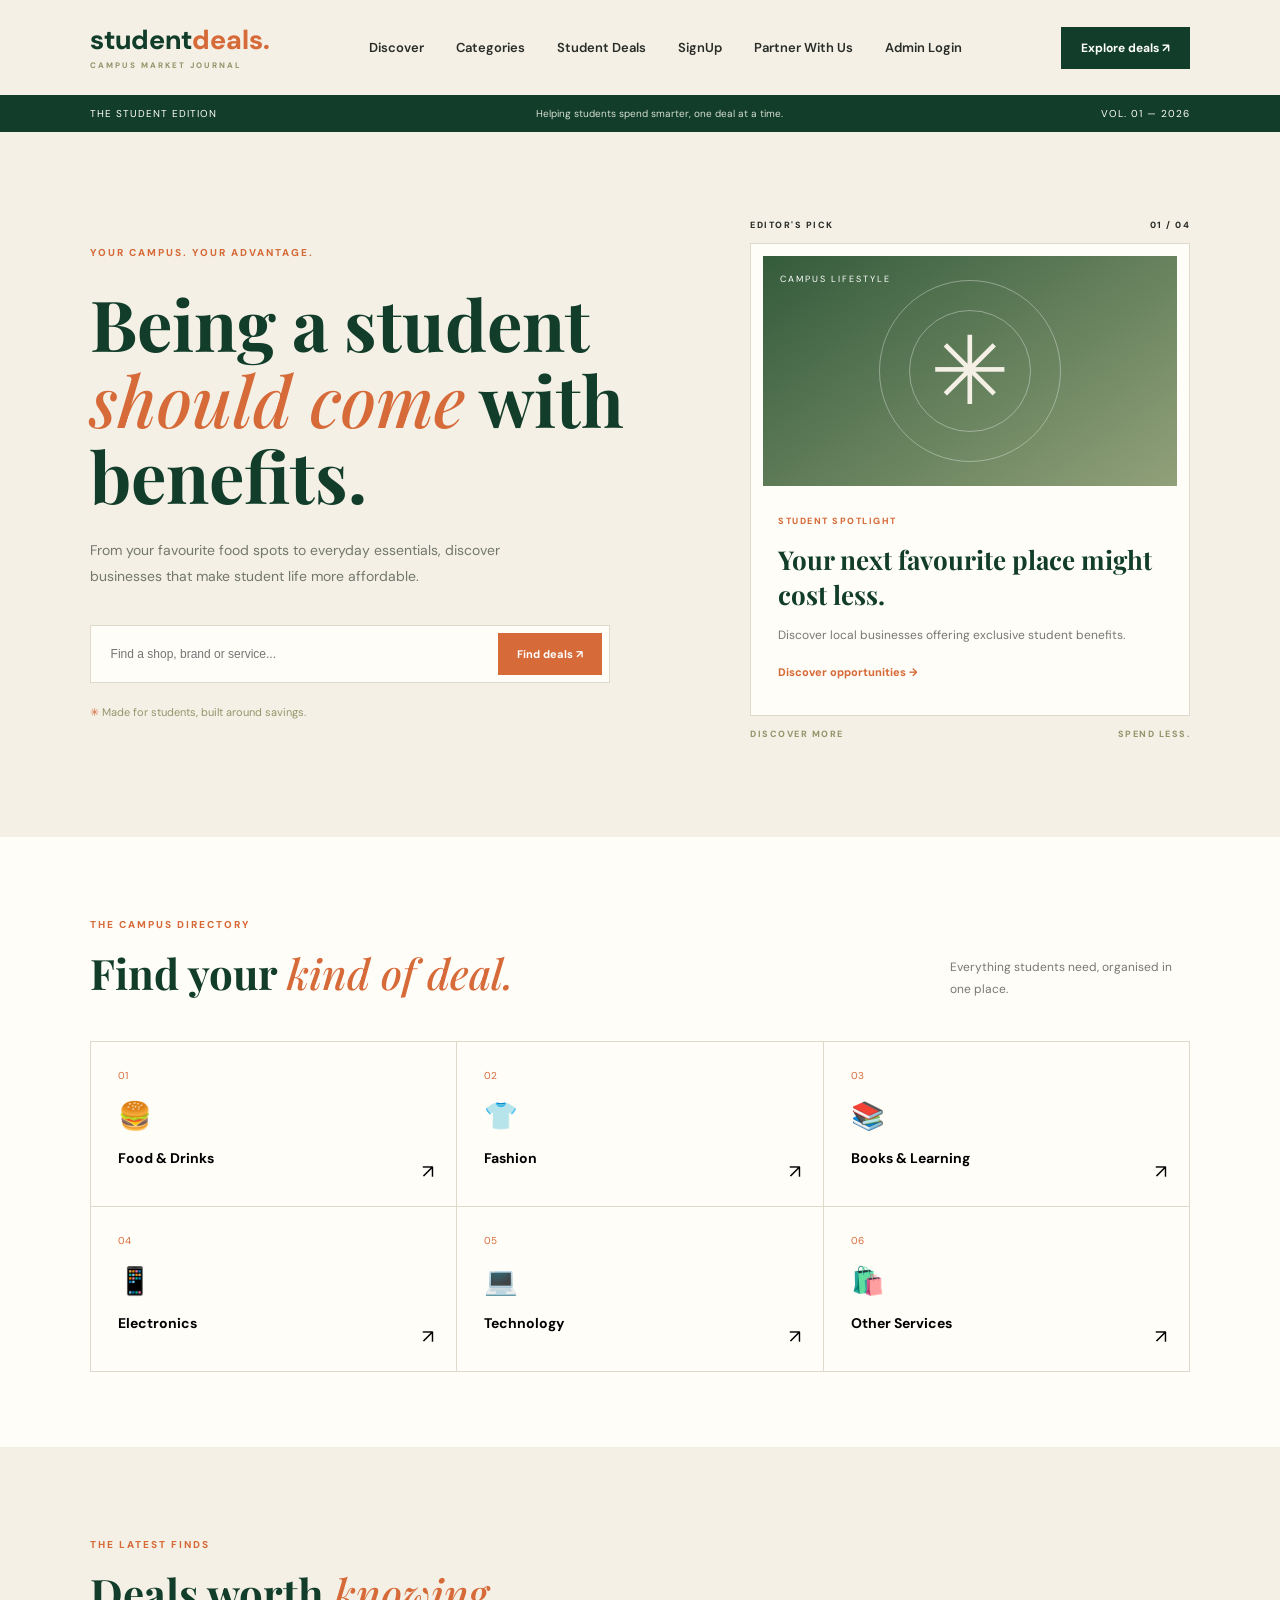
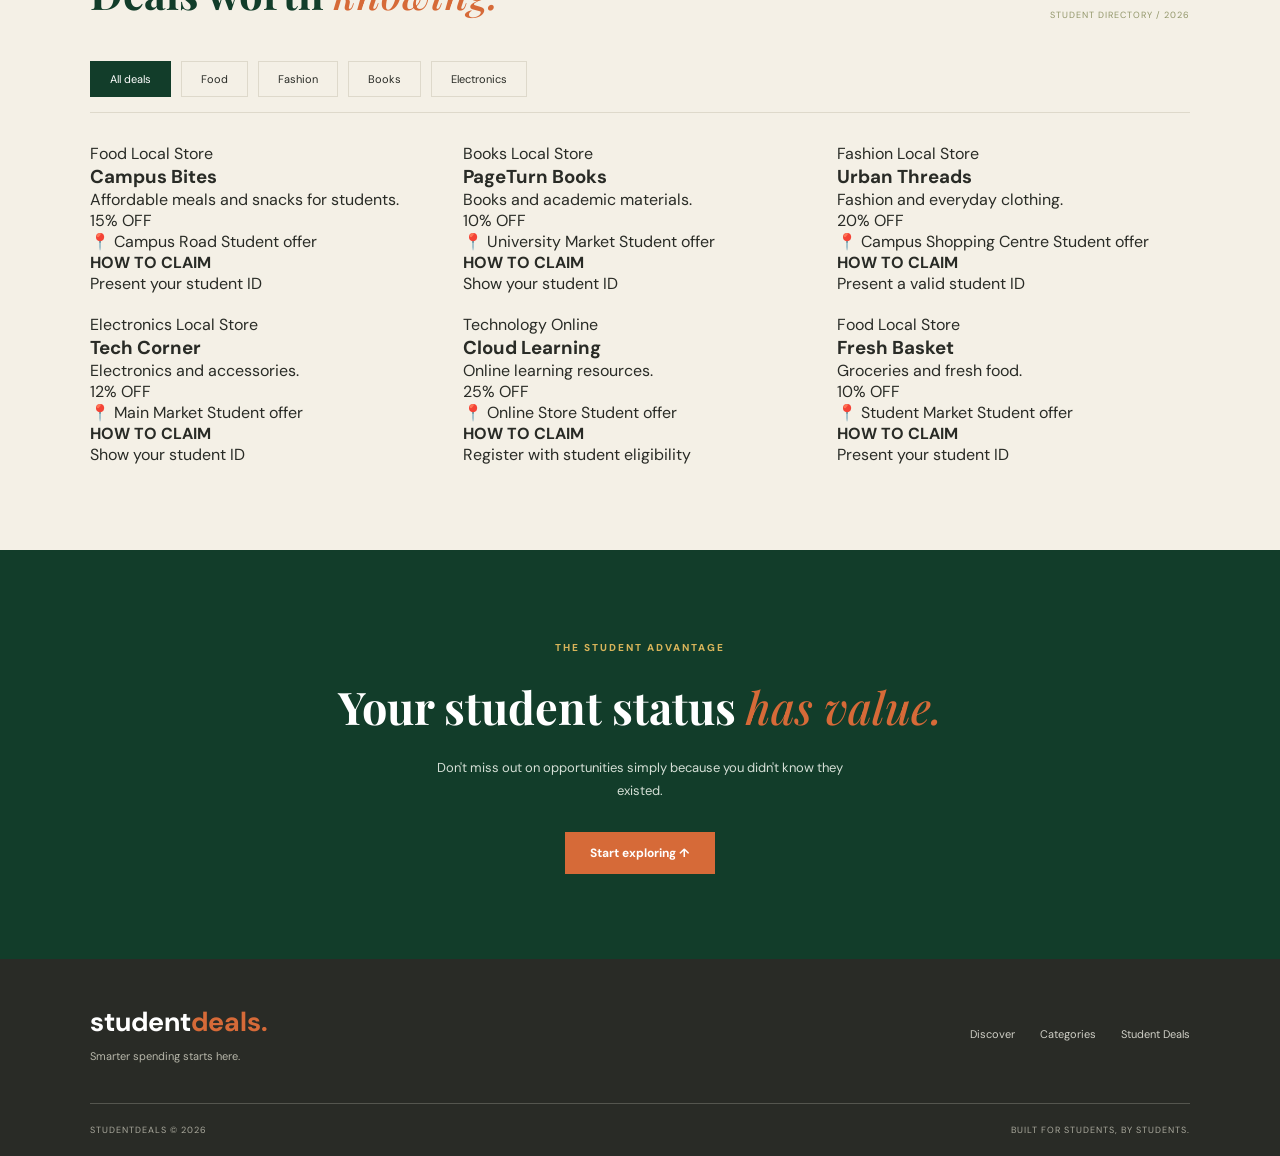
==== index.html @ 0ee541b5 "Update index.html" ====
<!DOCTYPE html>
<html lang="en">

<head>
    <meta charset="UTF-8">
    <meta name="viewport" content="width=device-width, initial-scale=1.0">

    <title>StudentDeals | Campus Market</title>

    <link rel="preconnect" href="https://fonts.googleapis.com">
    <link rel="preconnect" href="https://fonts.gstatic.com" crossorigin>

    <link href="https://fonts.googleapis.com/css2?family=DM+Sans:wght@400;500;600;700;800&family=Playfair+Display:wght@500;600;700;800&display=swap" rel="stylesheet">

    <link rel="stylesheet" href="style.css">

</head>

<body>

    <!-- NAVIGATION -->

    <header class="navbar">

        <a href="#" class="logo">
            student<span>deals.</span>
            <small>CAMPUS MARKET JOURNAL</small>
        </a>

        <nav>
            <a href="#home">Discover</a>
            <a href="#categories">Categories</a>
            <a href="#deals">Student Deals</a>
            <a href="register.html">SignUp</a>
            <a href="shop-submit.html">Partner With Us</a>
            <a href="login.html">Admin Login</a>
        </nav>

        <a href="#deals" class="nav-button">
            Explore deals ↗
        </a>

    </header>


    <!-- ANNOUNCEMENT -->

    <div class="announcement">
        <span>THE STUDENT EDITION</span>
        <p>Helping students spend smarter, one deal at a time.</p>
        <span>VOL. 01 — 2026</span>
    </div>


    <!-- HERO -->

    <main>

        <section class="hero" id="home">

            <div class="hero-content">

                <span class="eyebrow">
                    YOUR CAMPUS. YOUR ADVANTAGE.
                </span>

                <h1>
                    Being a student
                    <em>should come</em>
                    with benefits.
                </h1>

                <p class="hero-description">
                    From your favourite food spots to everyday essentials,
                    discover businesses that make student life more affordable.
                </p>

                <div class="hero-search">

                    <input
                        type="text"
                        id="searchInput"
                        placeholder="Find a shop, brand or service..."
                        
                        >

                    <button onclick="searchShop()">
                        Find deals ↗
                    </button>

                </div>

                <div class="hero-note">
                    <span>✳</span>
                    Made for students, built around savings.
                </div>

            </div>


            <!-- FEATURED DEAL -->

            <div class="featured-area">

                <div class="featured-label">
                    <span>EDITOR'S PICK</span>
                    <span>01 / 04</span>
                </div>

                <div class="featured-card">

                    <div class="featured-image">
                        <span class="image-caption">
                            CAMPUS LIFESTYLE
                        </span>
                        <div class="image-symbol">✳</div>
                    </div>

                    <div class="featured-info">

                        <span class="deal-tag">
                            STUDENT SPOTLIGHT
                        </span>

                        <h2>
                            Your next favourite
                            place might cost less.
                        </h2>

                        <p>
                            Discover local businesses offering
                            exclusive student benefits.
                        </p>

                        <a href="#deals">
                            Discover opportunities →
                        </a>

                    </div>

                </div>

                <div class="featured-footer">
                    <span>DISCOVER MORE</span>
                    <span>SPEND LESS.</span>
                </div>

            </div>

        </section>


        <!-- CATEGORIES -->

        <section class="categories-section" id="categories">

            <div class="section-heading">

                <div>
                    <span class="eyebrow">THE CAMPUS DIRECTORY</span>
                    <h2>Find your <em>kind of deal.</em></h2>
                </div>

                <p>
                    Everything students need,
                    organised in one place.
                </p>

            </div>


            <div class="category-grid">

                <button class="category-item" data-category="Food">
                    <span class="category-number">01</span>
                    <span class="category-icon">🍔</span>
                    <span class="category-name">Food & Drinks</span>
                    <span class="category-arrow">↗</span>
                </button>

                <button class="category-item" data-category="Fashion">
                    <span class="category-number">02</span>
                    <span class="category-icon">👕</span>
                    <span class="category-name">Fashion</span>
                    <span class="category-arrow">↗</span>
                </button>

                <button class="category-item" data-category="Books">
                    <span class="category-number">03</span>
                    <span class="category-icon">📚</span>
                    <span class="category-name">Books & Learning</span>
                    <span class="category-arrow">↗</span>
                </button>

                <button class="category-item" data-category="Electronics">
                    <span class="category-number">04</span>
                    <span class="category-icon">📱</span>
                    <span class="category-name">Electronics</span>
                    <span class="category-arrow">↗</span>
                </button>

                <button class="category-item" data-category="Technology">
                    <span class="category-number">05</span>
                    <span class="category-icon">💻</span>
                    <span class="category-name">Technology</span>
                    <span class="category-arrow">↗</span>
                </button>

                <button class="category-item" data-category="Services">
                    <span class="category-number">06</span>
                    <span class="category-icon">🛍️</span>
                    <span class="category-name">Other Services</span>
                    <span class="category-arrow">↗</span>
                </button>

            </div>

        </section>


        <!-- DEALS -->

        <section class="deals-section" id="deals">

            <div class="deals-heading">

                <div>
                    <span class="eyebrow">THE LATEST FINDS</span>
                    <h2>Deals worth <em>knowing.</em></h2>
                </div>

                <span class="listing-label">
                    STUDENT DIRECTORY / 2026
                </span>

            </div>


            <div class="filter-row">
                <button class="filter-button active" data-category="All">
                    All deals
                </button>

                <button class="filter-button" data-category="Food">
                    Food
                </button>

                <button class="filter-button" data-category="Fashion">
                    Fashion
                </button>

                <button class="filter-button" data-category="Books">
                    Books
                </button>

                <button class="filter-button" data-category="Electronics">
                    Electronics
                </button>
            </div>


            <div id="shopResults" class="shop-grid">

                <div class="empty-state">
                    <span>✳</span>
                    <p>Search for a shop or explore our categories.</p>
                </div>

            </div>

        </section>


        <!-- BOTTOM MESSAGE -->

        <section class="closing-section">

            <span>THE STUDENT ADVANTAGE</span>

            <h2>
                Your student status
                <em>has value.</em>
            </h2>

            <p>
                Don't miss out on opportunities simply because
                you didn't know they existed.
            </p>

            <a href="#home">Start exploring ↑</a>

        </section>

    </main>


    <!-- FOOTER -->

    <footer>

        <div class="footer-top">

            <div class="footer-brand">
                <h2>student<span>deals.</span></h2>
                <p>Smarter spending starts here.</p>
            </div>

            <div class="footer-links">
                <a href="#home">Discover</a>
                <a href="#categories">Categories</a>
                <a href="#deals">Student Deals</a>
            </div>

        </div>

        <div class="footer-bottom">
            <span>STUDENTDEALS © 2026</span>
            <span>BUILT FOR STUDENTS, BY STUDENTS.</span>
        </div>

    </footer>


    <script src="script.js" defer></script>

</body>
</html>
---- style.css ----
/* ==============================
   STUDENTDEALS
   CAMPUS MARKET JOURNAL
================================ */

:root {
    --forest: #123d2a;
    --green: #456b4d;
    --cream: #f4f0e6;
    --orange: #d66a38;
    --olive: #92966a;
    --charcoal: #292b26;
    --white: #fffdf8;
    --border: #ded9cb;
}

* {
    margin: 0;
    padding: 0;
    box-sizing: border-box;
}

html {
    scroll-behavior: smooth;
}

body {
    background: var(--cream);
    color: var(--charcoal);
    font-family: 'DM Sans', sans-serif;
}

a {
    color: inherit;
    text-decoration: none;
}

button {
    font-family: inherit;
}


/* NAVIGATION */

.navbar {
    min-height: 95px;
    padding: 18px 7%;
    display: flex;
    align-items: center;
    justify-content: space-between;
    background: var(--cream);
}

.logo {
    font-size: 27px;
    font-weight: 800;
    color: var(--forest);
    line-height: 1;
}

.logo span {
    color: var(--orange);
}

.logo small {
    display: block;
    font-size: 8px;
    letter-spacing: 2px;
    margin-top: 8px;
    color: var(--olive);
}

.navbar nav {
    display: flex;
    gap: 32px;
}

.navbar nav a {
    font-size: 13px;
    font-weight: 600;
}

.navbar nav a:hover {
    color: var(--orange);
}

.nav-button {
    padding: 13px 20px;
    background: var(--forest);
    color: white;
    font-size: 12px;
    font-weight: 700;
}


/* ANNOUNCEMENT */

.announcement {
    background: var(--forest);
    color: white;
    padding: 12px 7%;
    display: flex;
    justify-content: space-between;
    align-items: center;
    font-size: 10px;
    letter-spacing: 1px;
}

.announcement p {
    color: #d6dfd2;
    letter-spacing: 0;
}


/* HERO */

.hero {
    padding: 75px 7% 85px;
    display: grid;
    grid-template-columns: 1.15fr 0.85fr;
    gap: 65px;
    align-items: center;
}

.eyebrow {
    color: var(--orange);
    font-size: 10px;
    font-weight: 800;
    letter-spacing: 2px;
}

.hero h1 {
    font-family: 'Playfair Display', serif;
    font-size: clamp(43px, 5.5vw, 72px);
    line-height: 1.08;
    margin-top: 24px;
    color: var(--forest);
}

.hero h1 em,
.section-heading h2 em,
.deals-heading h2 em,
.closing-section h2 em {
    color: var(--orange);
    font-weight: 500;
}

.hero-description {
    max-width: 440px;
    margin-top: 24px;
    color: #74776c;
    line-height: 1.9;
    font-size: 14px;
}


/* SEARCH */

.hero-search {
    display: flex;
    margin-top: 35px;
    max-width: 520px;
    background: var(--white);
    border: 1px solid var(--border);
    padding: 7px;
}

.hero-search input {
    flex: 1;
    min-width: 0;
    border: none;
    outline: none;
    background: transparent;
    padding: 13px;
    font-size: 12px;
}

.hero-search button {
    background: var(--orange);
    color: white;
    border: none;
    padding: 14px 19px;
    cursor: pointer;
    font-weight: 700;
    font-size: 11px;
}

.hero-note {
    margin-top: 22px;
    font-size: 11px;
    color: var(--olive);
}

.hero-note span {
    color: var(--orange);
}


/* FEATURED CARD */

.featured-area {
    max-width: 440px;
    width: 100%;
    margin-left: auto;
}

.featured-label,
.featured-footer {
    display: flex;
    justify-content: space-between;
    font-size: 9px;
    letter-spacing: 1.5px;
    font-weight: 800;
    padding: 12px 0;
}

.featured-card {
    background: var(--white);
    border: 1px solid var(--border);
    padding: 12px;
}

.featured-image {
    height: 230px;
    background:
        linear-gradient(145deg, #345b3b, #91a17a);
    position: relative;
    display: flex;
    align-items: center;
    justify-content: center;
    overflow: hidden;
}

.featured-image::before {
    content: "";
    width: 180px;
    height: 180px;
    border: 1px solid rgba(255,255,255,0.35);
    border-radius: 50%;
    position: absolute;
}

.featured-image::after {
    content: "";
    width: 120px;
    height: 120px;
    border: 1px solid rgba(255,255,255,0.35);
    border-radius: 50%;
    position: absolute;
}

.image-symbol {
    color: #f4f0e6;
    font-size: 95px;
}

.image-caption {
    position: absolute;
    top: 17px;
    left: 17px;
    color: white;
    font-size: 9px;
    letter-spacing: 2px;
}

.featured-info {
    padding: 22px 15px;
}

.deal-tag {
    font-size: 9px;
    color: var(--orange);
    letter-spacing: 1.5px;
    font-weight: 800;
}

.featured-info h2 {
    font-family: 'Playfair Display', serif;
    font-size: 26px;
    color: var(--forest);
    margin: 13px 0;
}

.featured-info p {
    color: #77786e;
    font-size: 12px;
    line-height: 1.8;
}

.featured-info a {
    display: inline-block;
    margin-top: 18px;
    font-size: 11px;
    color: var(--orange);
    font-weight: 800;
}

.featured-footer {
    color: var(--olive);
}


/* CATEGORIES */

.categories-section {
    padding: 75px 7%;
    background: var(--white);
}

.section-heading,
.deals-heading {
    display: flex;
    justify-content: space-between;
    align-items: end;
    gap: 25px;
    margin-bottom: 40px;
}

.section-heading h2,
.deals-heading h2 {
    font-family: 'Playfair Display', serif;
    font-size: 42px;
    color: var(--forest);
    margin-top: 12px;
}

.section-heading > p {
    max-width: 240px;
    color: #77786e;
    font-size: 12px;
    line-height: 1.8;
}

.category-grid {
    display: grid;
    grid-template-columns: repeat(3, 1fr);
    border-top: 1px solid var(--border);
    border-left: 1px solid var(--border);
}

.category-item {
    background: transparent;
    border: none;
    border-right: 1px solid var(--border);
    border-bottom: 1px solid var(--border);
    padding: 27px;
    min-height: 165px;
    display: flex;
    flex-direction: column;
    align-items: flex-start;
    text-align: left;
    position: relative;
    cursor: pointer;
    transition: 0.3s;
}

.category-item:hover {
    background: var(--forest);
    color: white;
}

.category-number {
    font-size: 10px;
    color: var(--orange);
}

.category-icon {
    font-size: 27px;
    margin: 16px 0;
}

.category-name {
    font-size: 14px;
    font-weight: 700;
}

.category-arrow {
    position: absolute;
    right: 22px;
    bottom: 22px;
    font-size: 19px;
}


/* DEALS */

.deals-section {
    padding: 85px 7%;
}

.listing-label {
    font-size: 9px;
    letter-spacing: 1px;
    color: var(--olive);
}

.filter-row {
    display: flex;
    gap: 10px;
    overflow-x: auto;
    padding-bottom: 15px;
    border-bottom: 1px solid var(--border);
}

.filter-button {
    white-space: nowrap;
    border: 1px solid var(--border);
    padding: 10px 19px;
    background: transparent;
    color: var(--charcoal);
    font-size: 11px;
    cursor: pointer;
}

.filter-button.active,
.filter-button:hover {
    background: var(--forest);
    color: white;
    border-color: var(--forest);
}

.shop-grid {
    display: grid;
    grid-template-columns: repeat(3, 1fr);
    gap: 20px;
    margin-top: 30px;
}

.empty-state {
    grid-column: 1 / -1;
    padding: 50px 20px;
    text-align: center;
    color: var(--olive);
    border: 1px dashed var(--border);
}

.empty-state span {
    display: block;
    font-size: 30px;
    margin-bottom: 15px;
}


/* CLOSING SECTION */

.closing-section {
    padding: 85px 20px;
    text-align: center;
    background: var(--forest);
    color: white;
}

.closing-section > span {
    color: #d8b45a;
    font-size: 10px;
    letter-spacing: 2px;
    font-weight: 800;
}

.closing-section h2 {
    font-family: 'Playfair Display', serif;
    font-size: 45px;
    margin: 20px 0;
}

.closing-section p {
    max-width: 420px;
    margin: auto;
    color: #d5dfd6;
    font-size: 13px;
    line-height: 1.8;
}

.closing-section a {
    display: inline-block;
    margin-top: 30px;
    padding: 13px 25px;
    background: var(--orange);
    color: white;
    font-size: 12px;
    font-weight: 700;
}


/* FOOTER */

footer {
    background: var(--charcoal);
    color: white;
    padding: 45px 7% 20px;
}

.footer-top {
    display: flex;
    justify-content: space-between;
    align-items: center;
    padding-bottom: 40px;
}

.footer-brand h2 {
    font-size: 27px;
}

.footer-brand h2 span {
    color: var(--orange);
}

.footer-brand p {
    font-size: 11px;
    color: #b7b7aa;
    margin-top: 10px;
}

.footer-links {
    display: flex;
    gap: 25px;
}

.footer-links a {
    font-size: 11px;
    color: #d0d0c7;
}

.footer-bottom {
    border-top: 1px solid #55564f;
    padding-top: 20px;
    display: flex;
    justify-content: space-between;
    font-size: 9px;
    letter-spacing: 1px;
    color: #aaa99d;
}


/* RESPONSIVE DESIGN */

@media (max-width: 800px) {

    .navbar {
        flex-wrap: wrap;
        gap: 20px;
    }

    .navbar nav {
        order: 3;
        width: 100%;
        justify-content: space-between;
    }

    .hero {
        grid-template-columns: 1fr;
        gap: 45px;
    }

    .featured-area {
        margin: auto;
    }

    .category-grid {
        grid-template-columns: repeat(2, 1fr);
    }

    .shop-grid {
        grid-template-columns: repeat(2, 1fr);
    }

}

@media (max-width: 500px) {

    .navbar {
        padding: 20px;
    }

    .nav-button {
        padding: 11px;
    }

    .announcement {
        padding: 12px 15px;
        font-size: 8px;
    }

    .announcement p {
        display: none;
    }

    .hero {
        padding: 55px 20px;
    }

    .hero h1 {
        font-size: 45px;
    }

    .hero-search button {
        padding: 12px;
    }

    .section-heading,
    .deals-heading {
        flex-direction: column;
        align-items: flex-start;
    }

    .section-heading h2,
    .deals-heading h2 {
        font-size: 34px;
    }

    .categories-section,
    .deals-section {
        padding: 55px 20px;
    }

    .category-grid {
        grid-template-columns: repeat(2, 1fr);
    }

    .category-item {
        padding: 18px;
        min-height: 145px;
    }

    .shop-grid {
        grid-template-columns: 1fr;
    }

    .closing-section h2 {
        font-size: 36px;
    }

    .footer-top {
        flex-direction: column;
        align-items: flex-start;
        gap: 30px;
    }

    .footer-links {
        flex-wrap: wrap;
        gap: 15px;
    }

    .footer-bottom {
        flex-direction: column;
        gap: 12px;
    }
  /* =========================
   STUDENT DEAL CARDS
========================= */

.shop-card {

    background: var(--white);

    border: 1px solid var(--border);

    padding: 24px;

    transition: 0.3s;

    position: relative;

}

.shop-card:hover {

    transform: translateY(-5px);

    border-color: var(--olive);

}


.card-top {

    display: flex;

    justify-content: space-between;

    gap: 10px;

    align-items: center;

}


.card-category {

    color: var(--orange);

    font-size: 10px;

    font-weight: 800;

    text-transform: uppercase;

}


.card-type {

    font-size: 9px;

    color: var(--olive);

    border: 1px solid var(--border);

    padding: 6px 9px;

}


.card-main {

    margin-top: 28px;

}


.card-main h3 {

    font-family: 'Playfair Display', serif;

    font-size: 25px;

    color: var(--forest);

}


.card-main p {

    font-size: 12px;

    color: #77786e;

    margin-top: 9px;

    line-height: 1.7;

}


.discount-value {

    display: inline-block;

    background: var(--forest);

    color: white;

    font-size: 19px;

    font-weight: 800;

    padding: 12px 17px;

    margin-top: 25px;

}


.card-bottom {

    display: flex;

    justify-content: space-between;

    gap: 8px;

    flex-wrap: wrap;

    margin-top: 25px;

    padding-top: 15px;

    border-top: 1px solid var(--border);

    color: var(--olive);

    font-size: 10px;

}


.claim-method {

    margin-top: 20px;

    padding: 15px;

    background: var(--cream);

}


.claim-method strong {

    font-size: 9px;

    color: var(--orange);

    letter-spacing: 1px;

}


.claim-method p {

    margin-top: 7px;

    font-size: 11px;

    color: var(--charcoal);

}

}
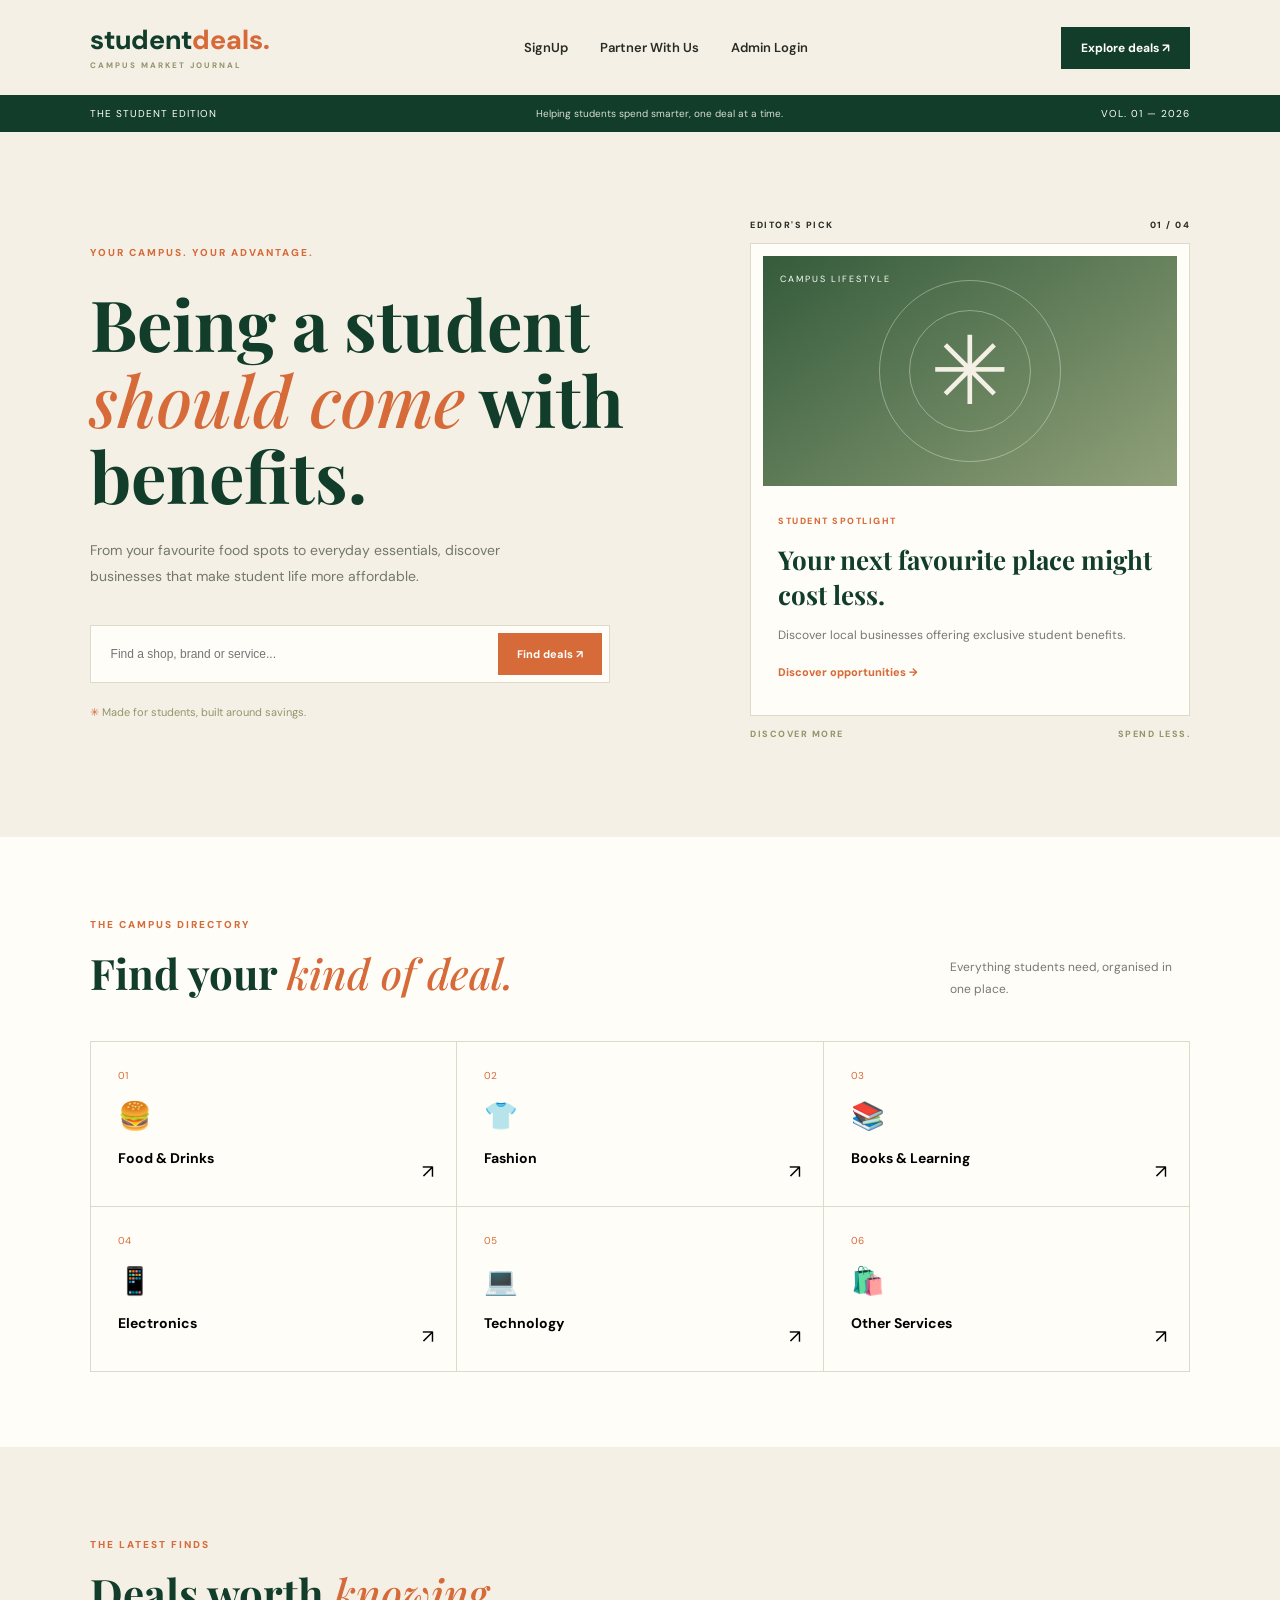
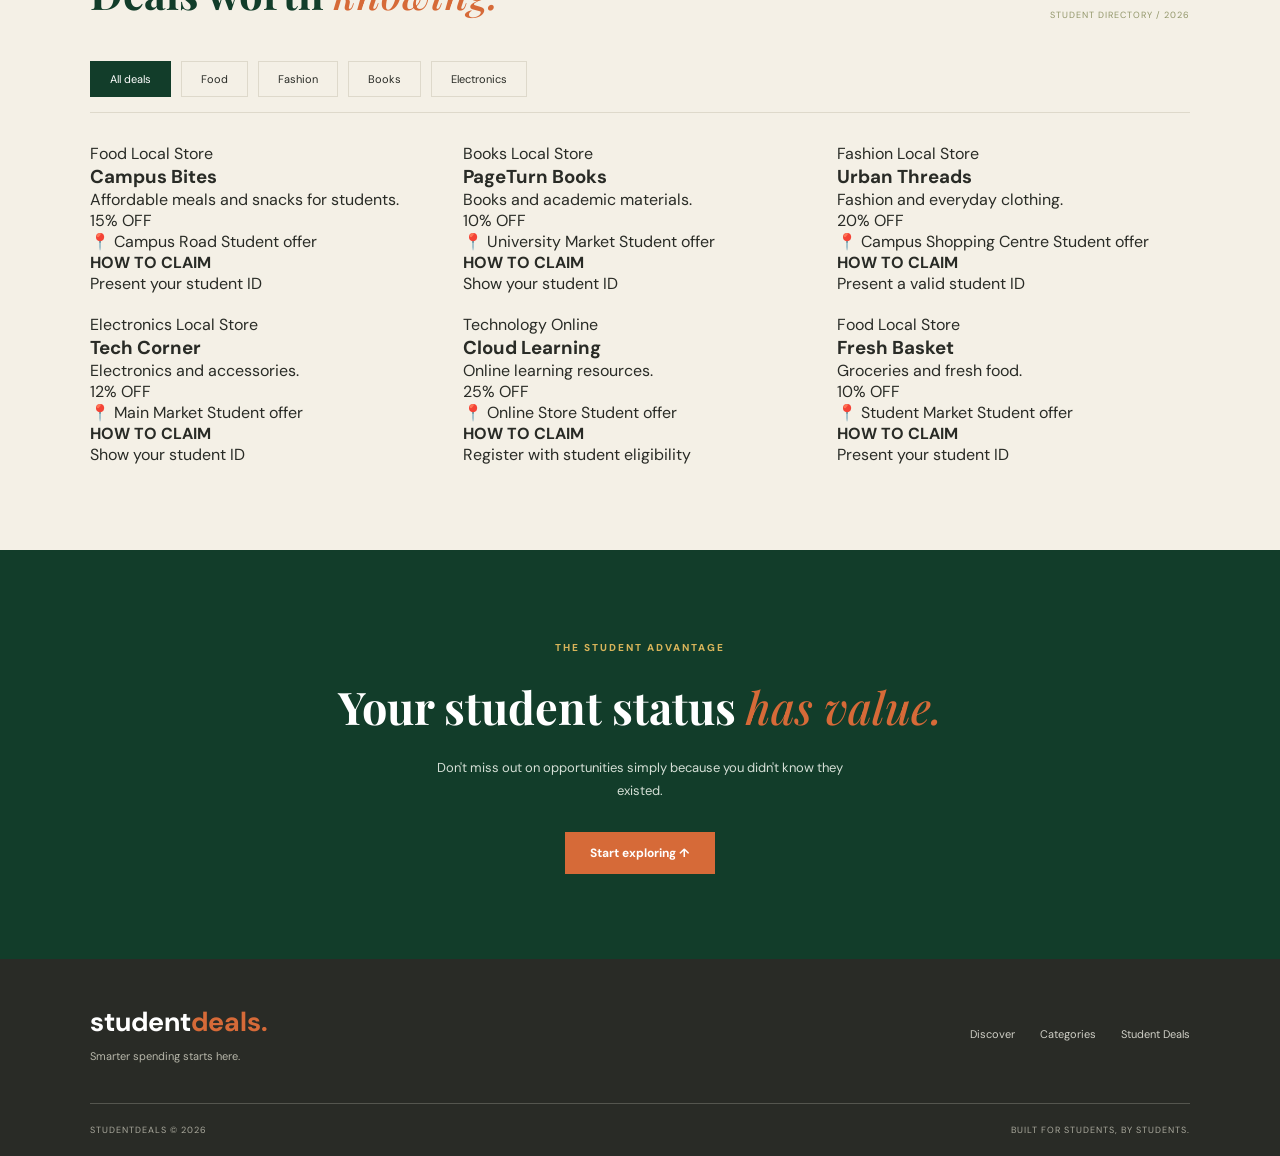
==== commit 4678843b: "Remove navigation links from index.html Removed links to Discover, Categories, and Student Deals fro" ====
--- a/index.html
+++ b/index.html
@@ -28,9 +28,6 @@
         </a>
 
         <nav>
-            <a href="#home">Discover</a>
-            <a href="#categories">Categories</a>
-            <a href="#deals">Student Deals</a>
             <a href="register.html">SignUp</a>
             <a href="shop-submit.html">Partner With Us</a>
             <a href="login.html">Admin Login</a>
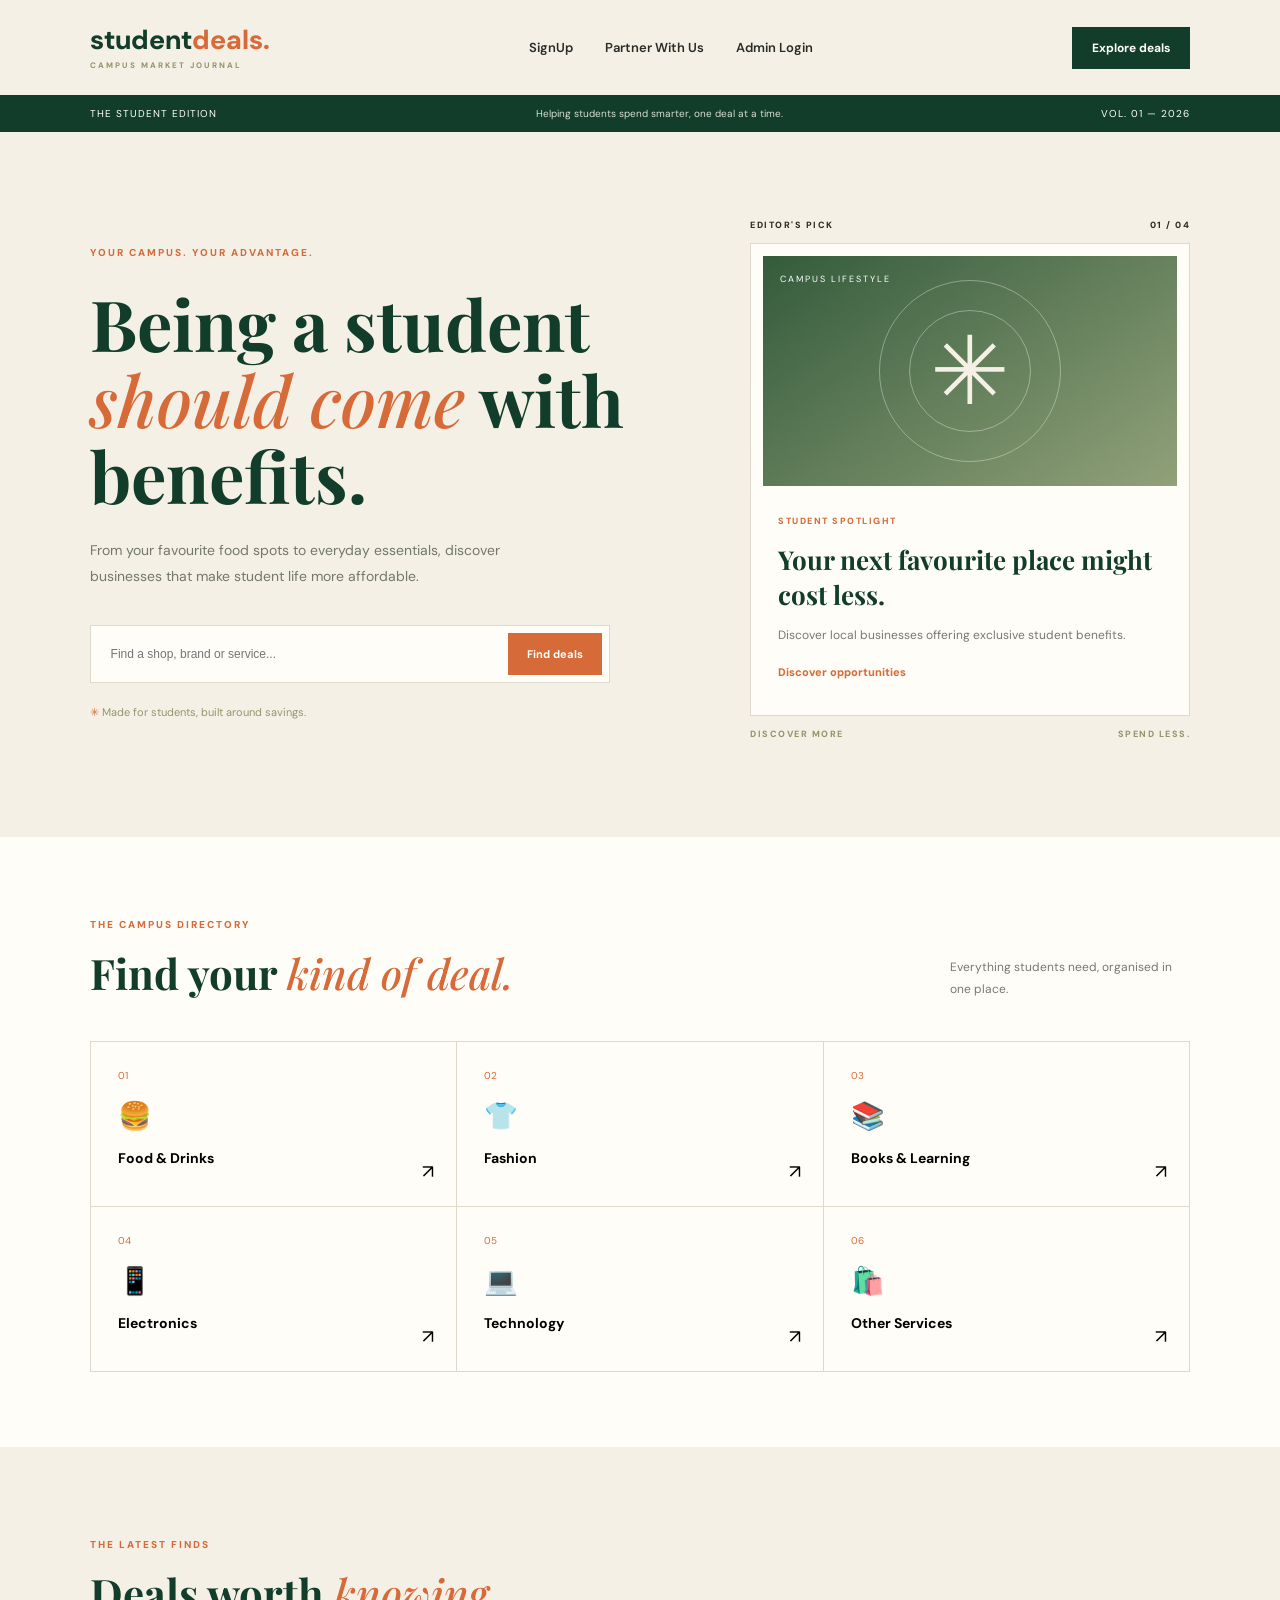
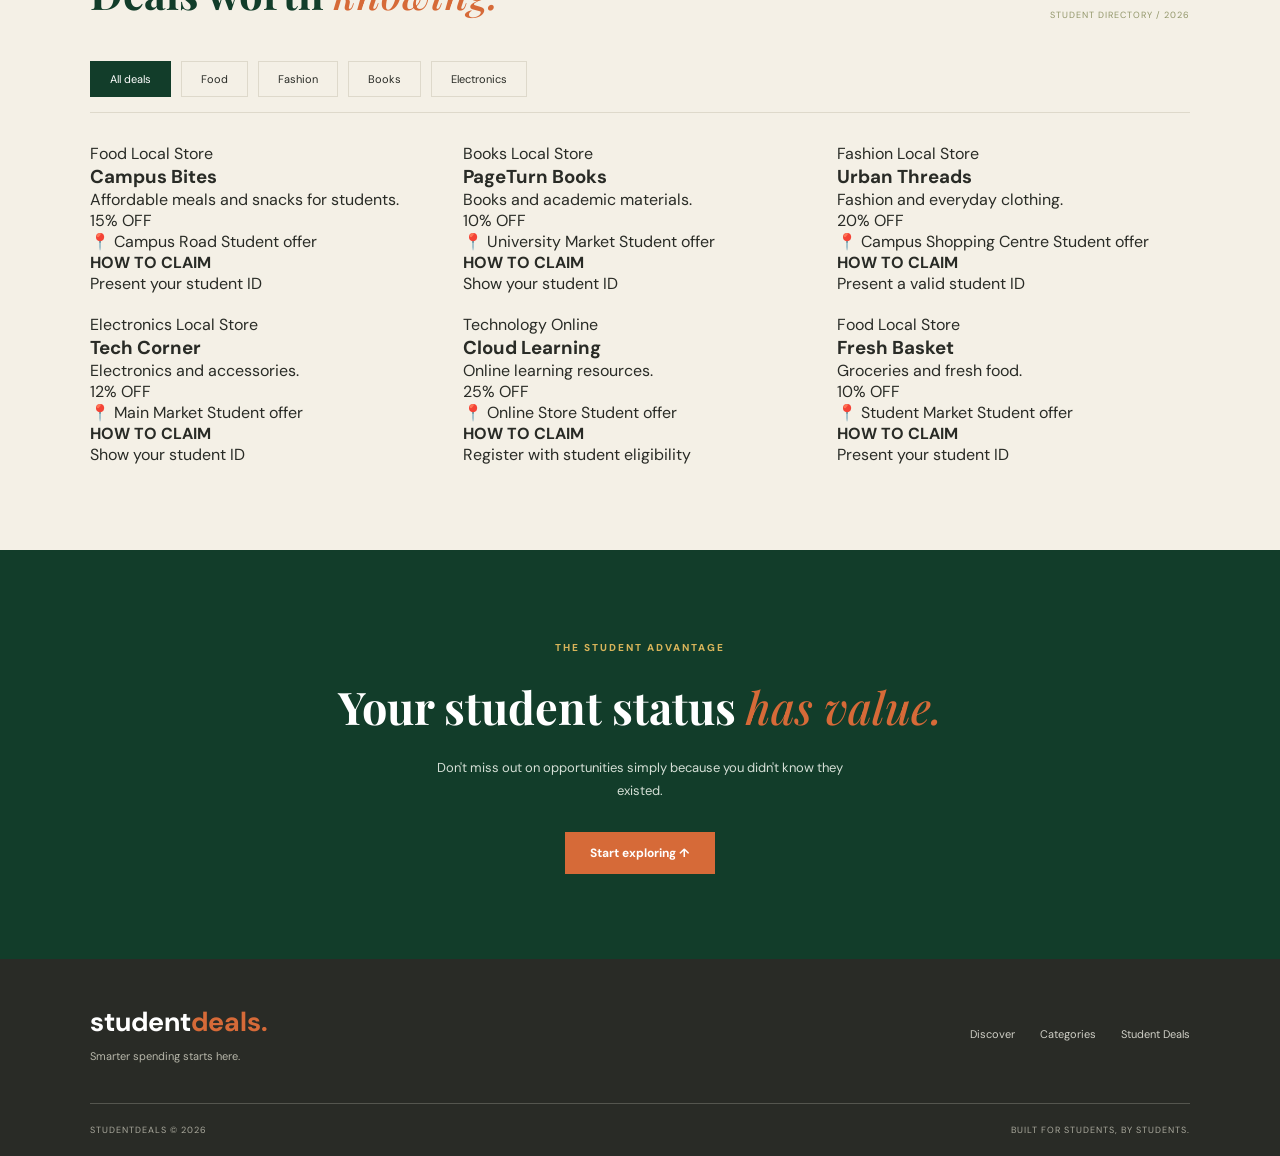
==== commit 5c03a680: "Remove arrows from links and buttons in index.html" ====
--- a/index.html
+++ b/index.html
@@ -34,7 +34,7 @@
         </nav>
 
         <a href="#deals" class="nav-button">
-            Explore deals ↗
+            Explore deals 
         </a>
 
     </header>
@@ -82,7 +82,7 @@
                         >
 
                     <button onclick="searchShop()">
-                        Find deals ↗
+                        Find deals 
                     </button>
 
                 </div>
@@ -130,7 +130,7 @@
                         </p>
 
                         <a href="#deals">
-                            Discover opportunities →
+                            Discover opportunities 
                         </a>
 
                     </div>
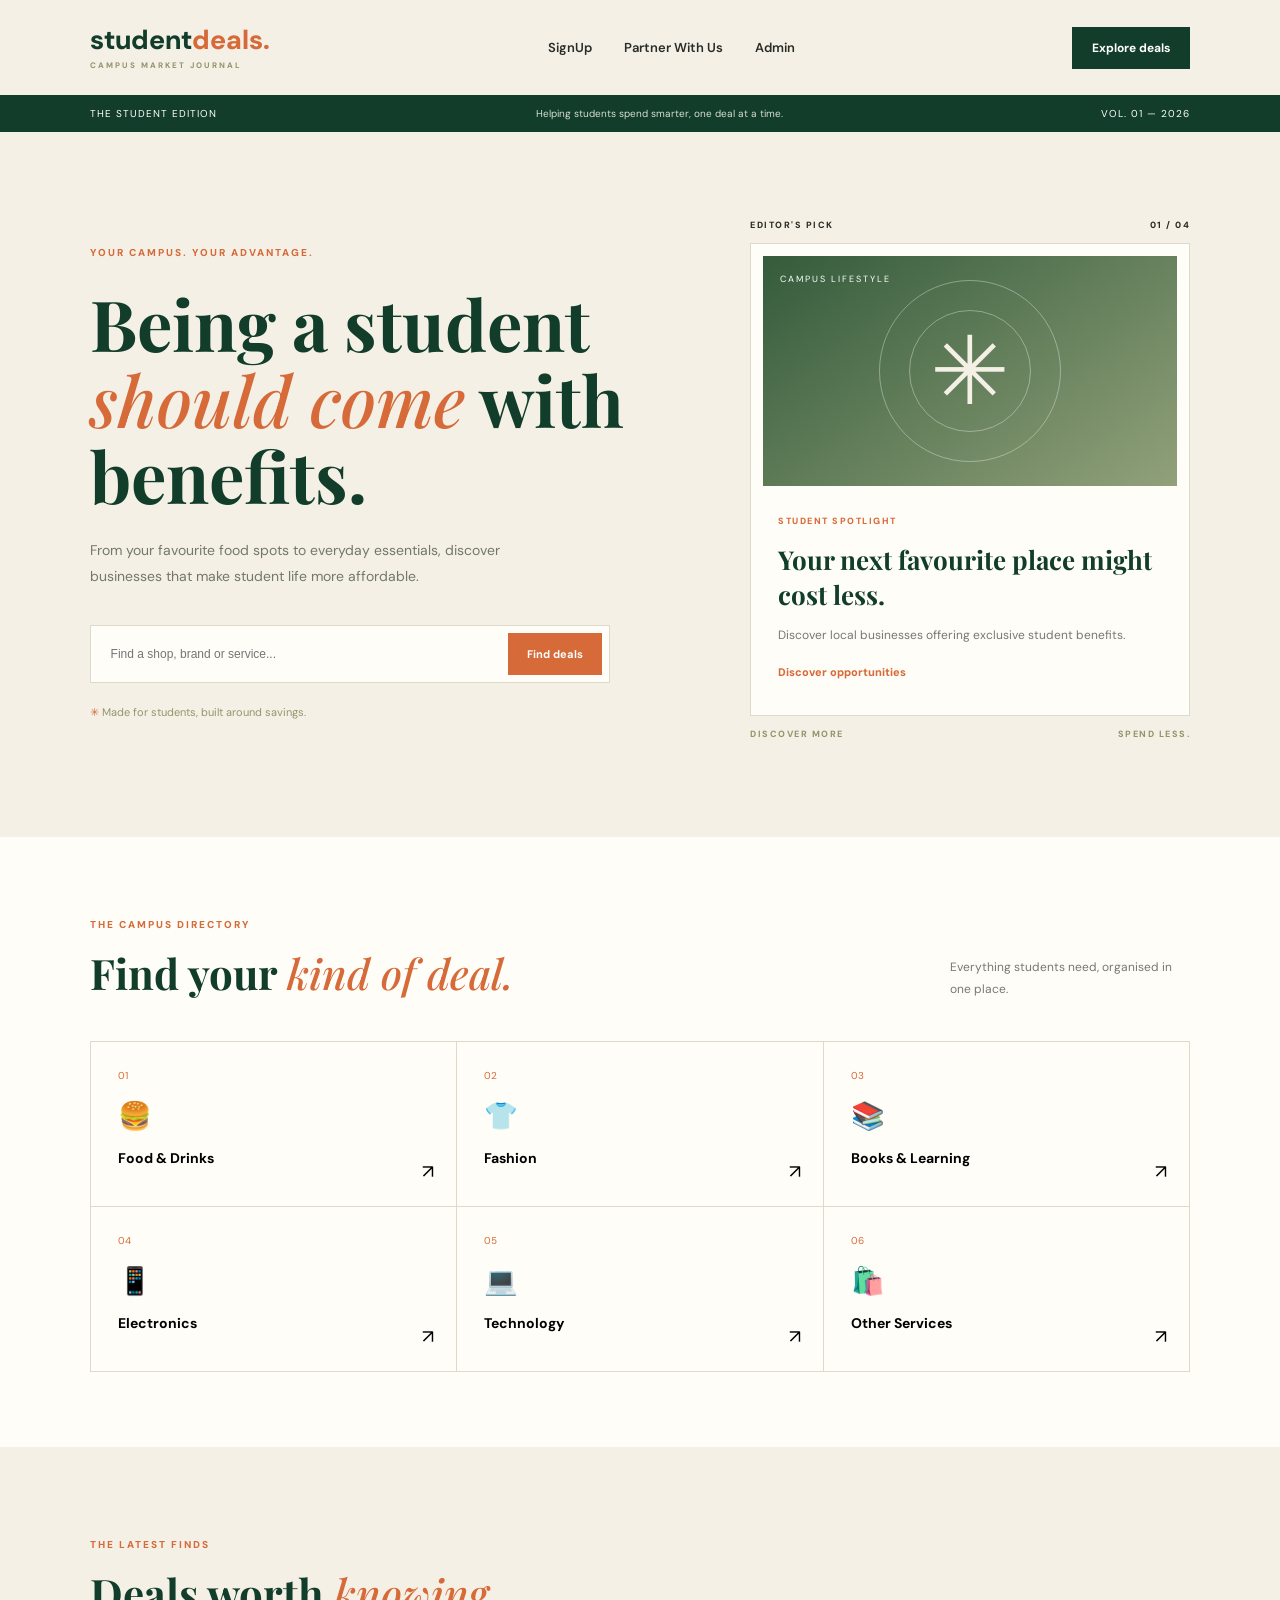
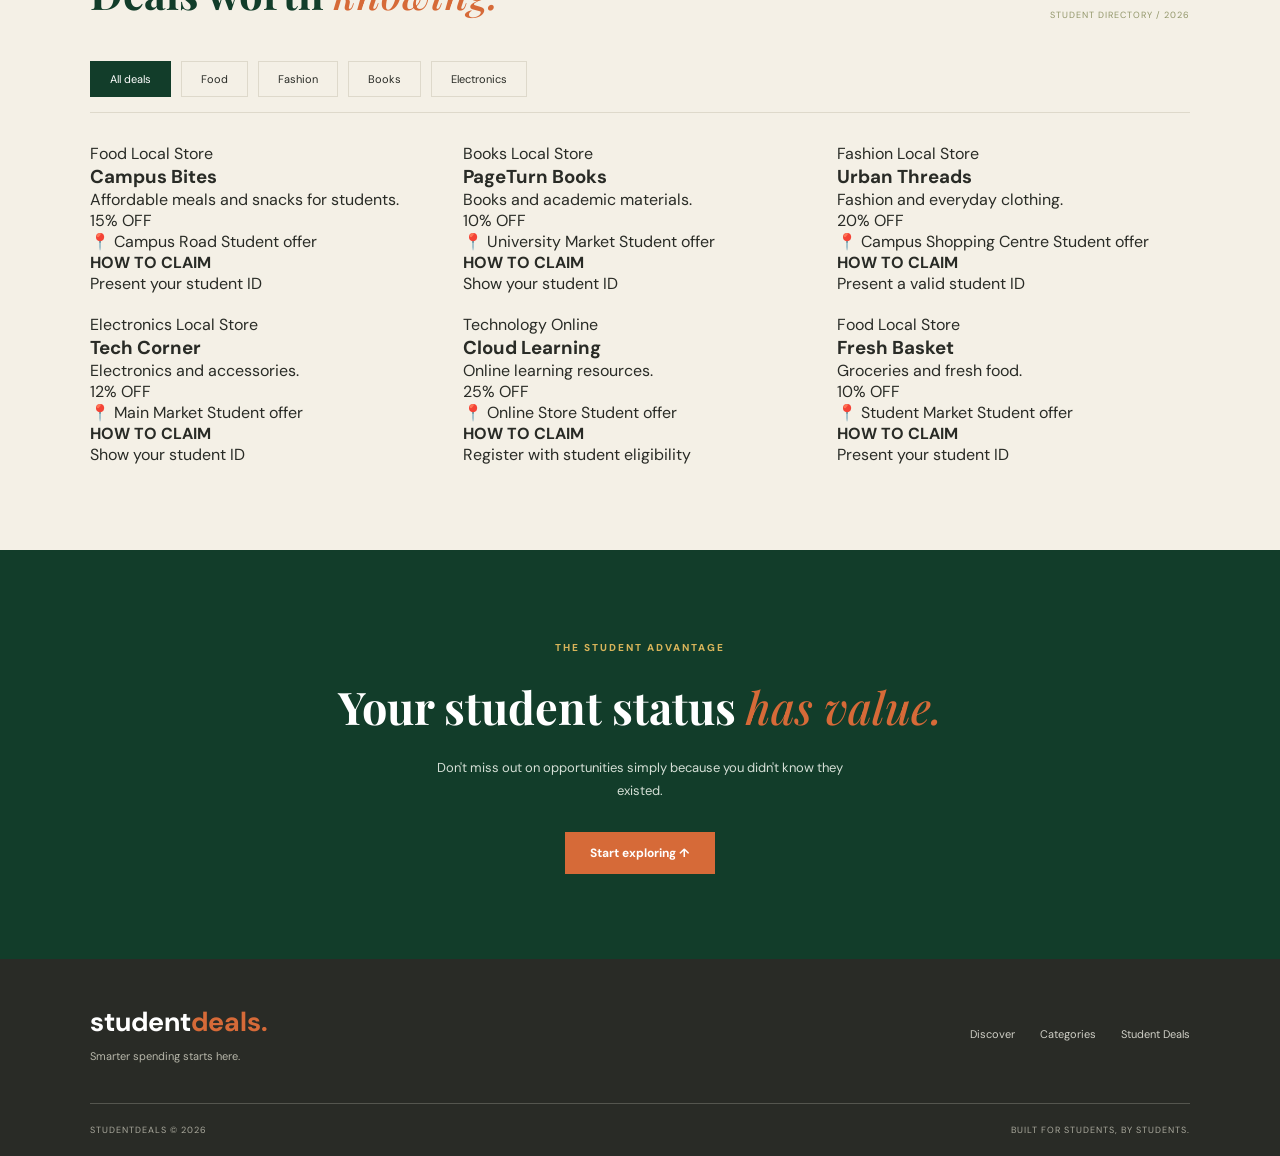
==== commit e873a359: "Rename 'Admin Login' link to 'Admin'" ====
--- a/index.html
+++ b/index.html
@@ -30,7 +30,7 @@
         <nav>
             <a href="register.html">SignUp</a>
             <a href="shop-submit.html">Partner With Us</a>
-            <a href="login.html">Admin Login</a>
+            <a href="admin.html">Admin</a>
         </nav>
 
         <a href="#deals" class="nav-button">
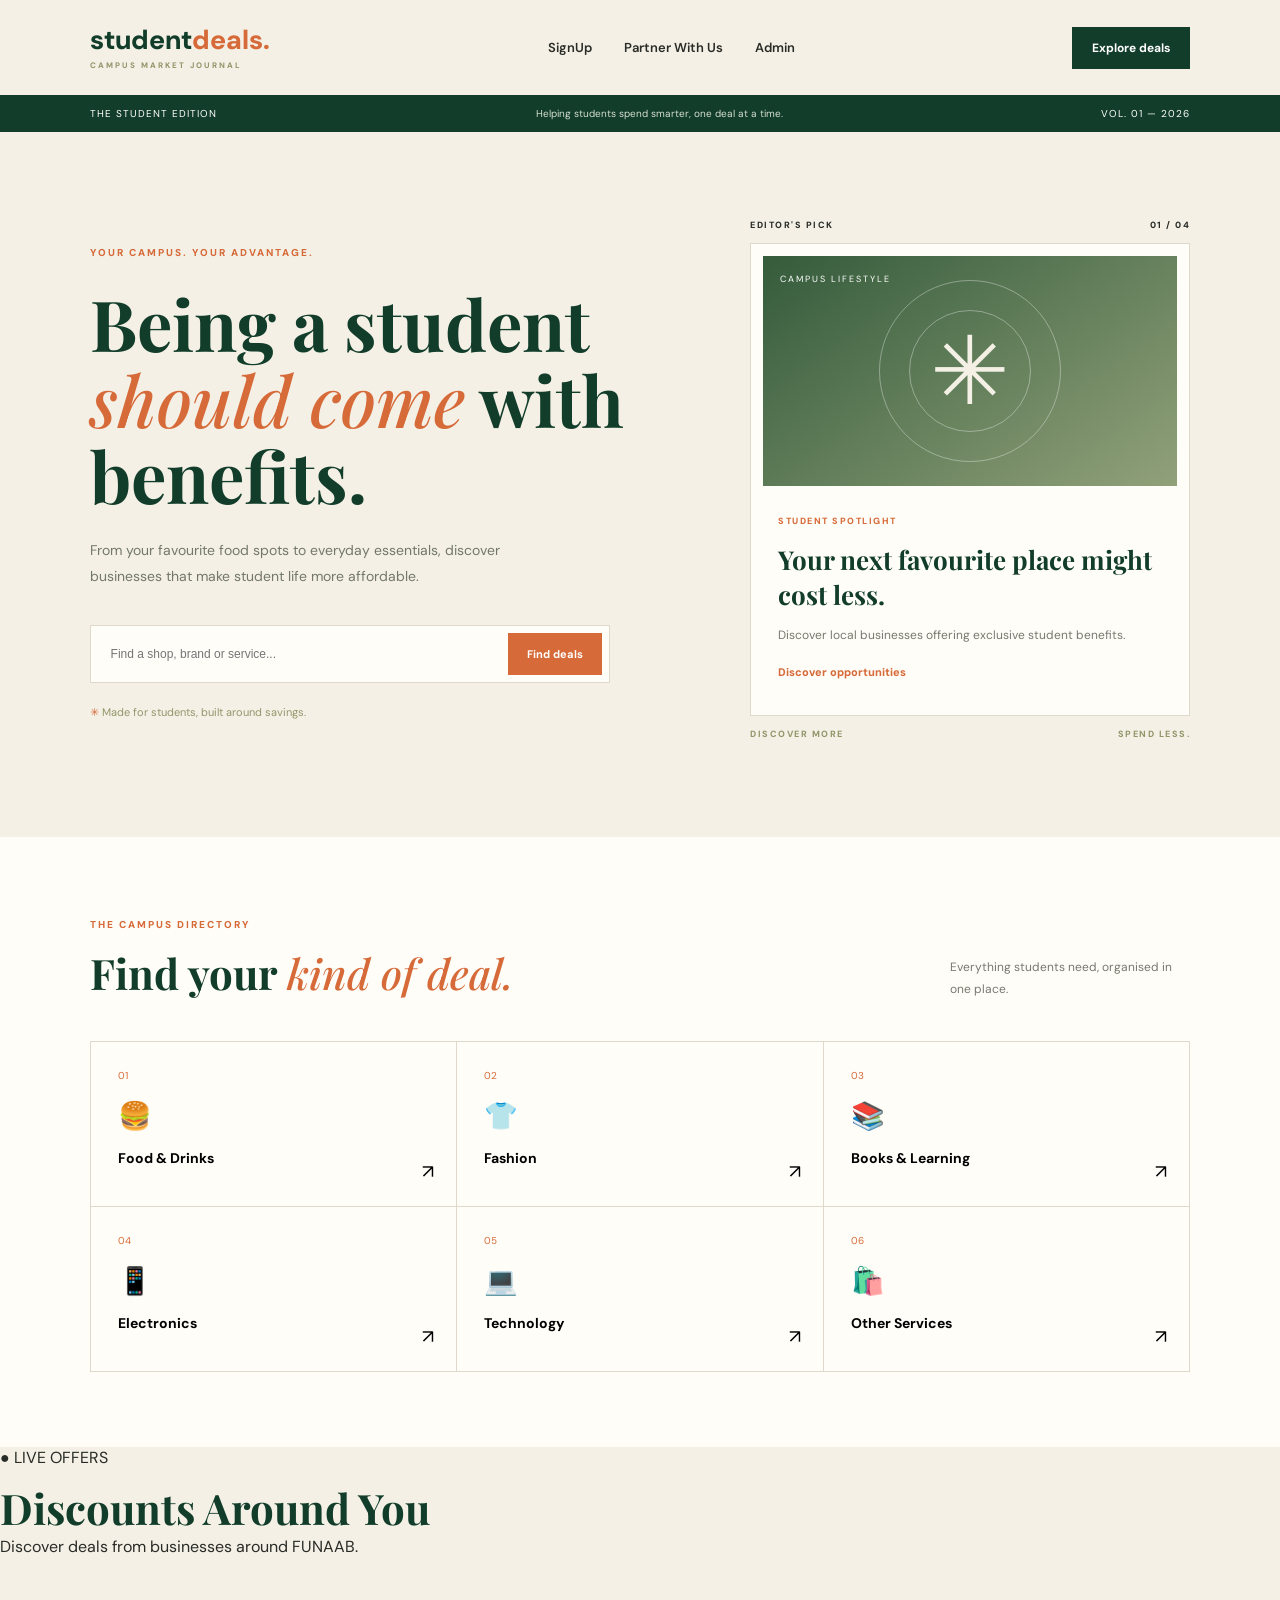
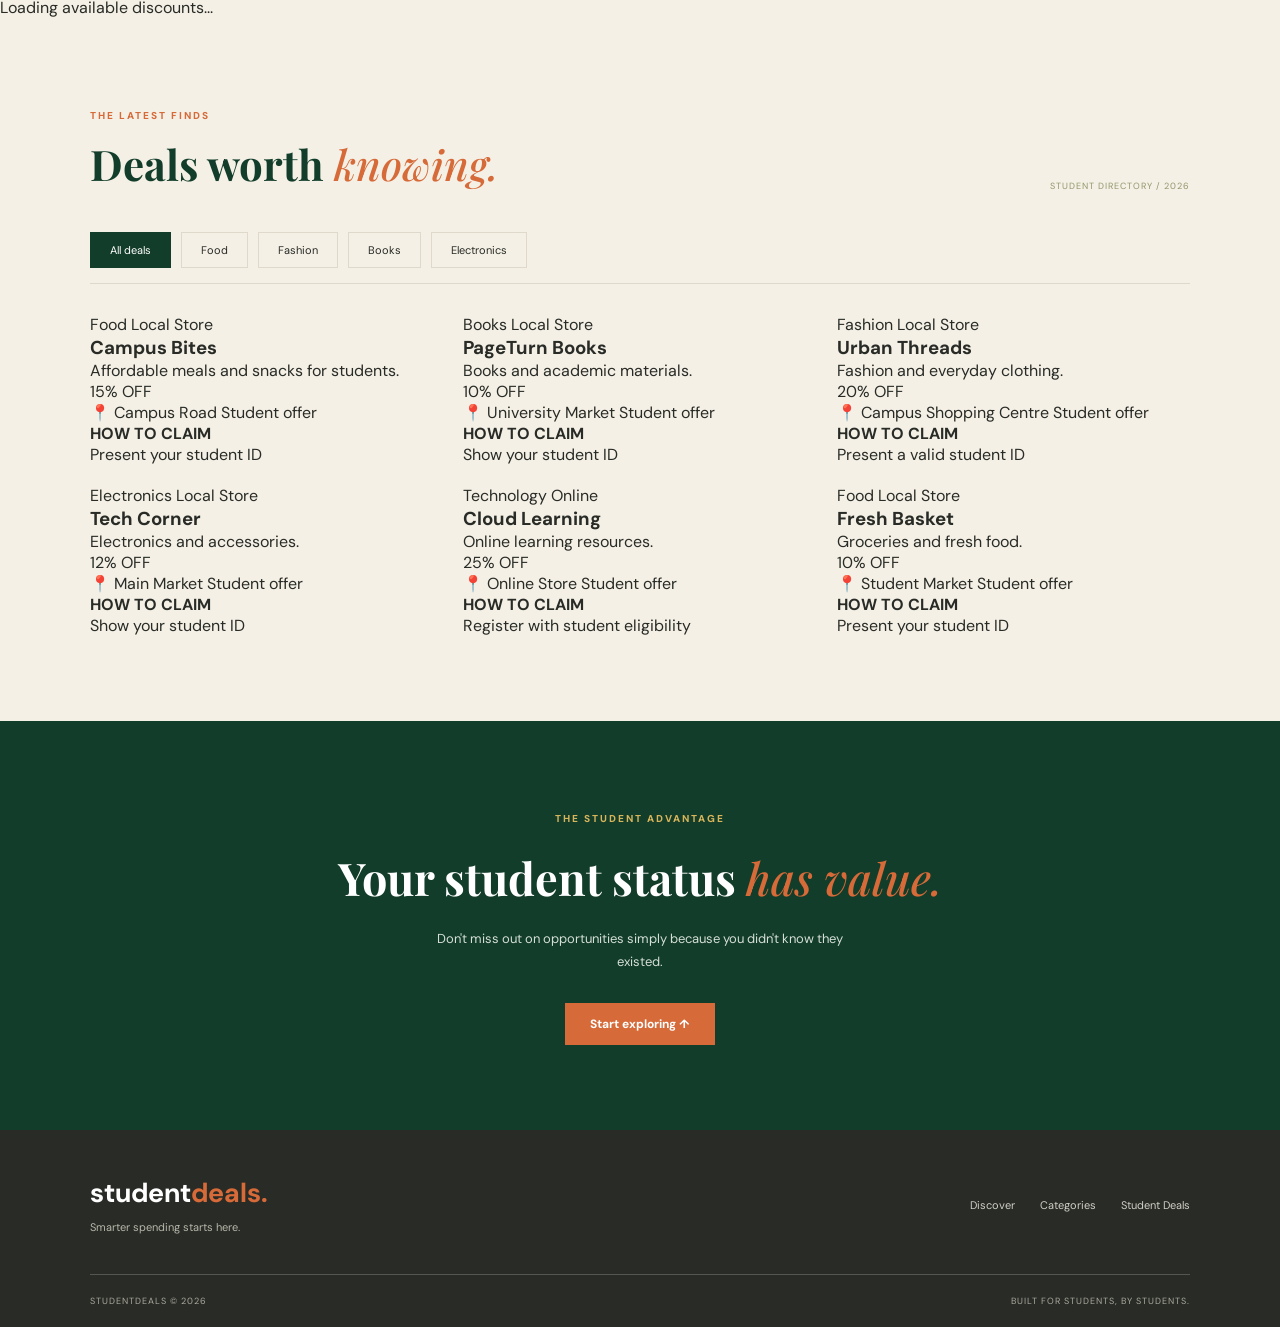
==== commit 30fdc8ee: "Add live deals section to index.html Added a new section for live offers and discounts." ====
--- a/index.html
+++ b/index.html
@@ -9,7 +9,6 @@
 
     <link rel="preconnect" href="https://fonts.googleapis.com">
     <link rel="preconnect" href="https://fonts.gstatic.com" crossorigin>
-
     <link href="https://fonts.googleapis.com/css2?family=DM+Sans:wght@400;500;600;700;800&family=Playfair+Display:wght@500;600;700;800&display=swap" rel="stylesheet">
 
     <link rel="stylesheet" href="style.css">
@@ -30,7 +29,7 @@
         <nav>
             <a href="register.html">SignUp</a>
             <a href="shop-submit.html">Partner With Us</a>
-            <a href="admin.html">Admin</a>
+            <a href="login.html">Admin</a>
         </nav>
 
         <a href="#deals" class="nav-button">
@@ -214,6 +213,20 @@
 
         </section>
 
+        <section class="live-deals">
+    <div class="deals-heading">
+        <div>
+            <span class="live-label">● LIVE OFFERS</span>
+            <h2>Discounts Around You</h2>
+            <p>Discover deals from businesses around FUNAAB.</p>
+        </div>
+    </div>
+
+    <div id="discount-container" class="discount-grid">
+        <p>Loading available discounts...</p>
+    </div>
+        </section>
+
 
         <!-- DEALS -->
 
